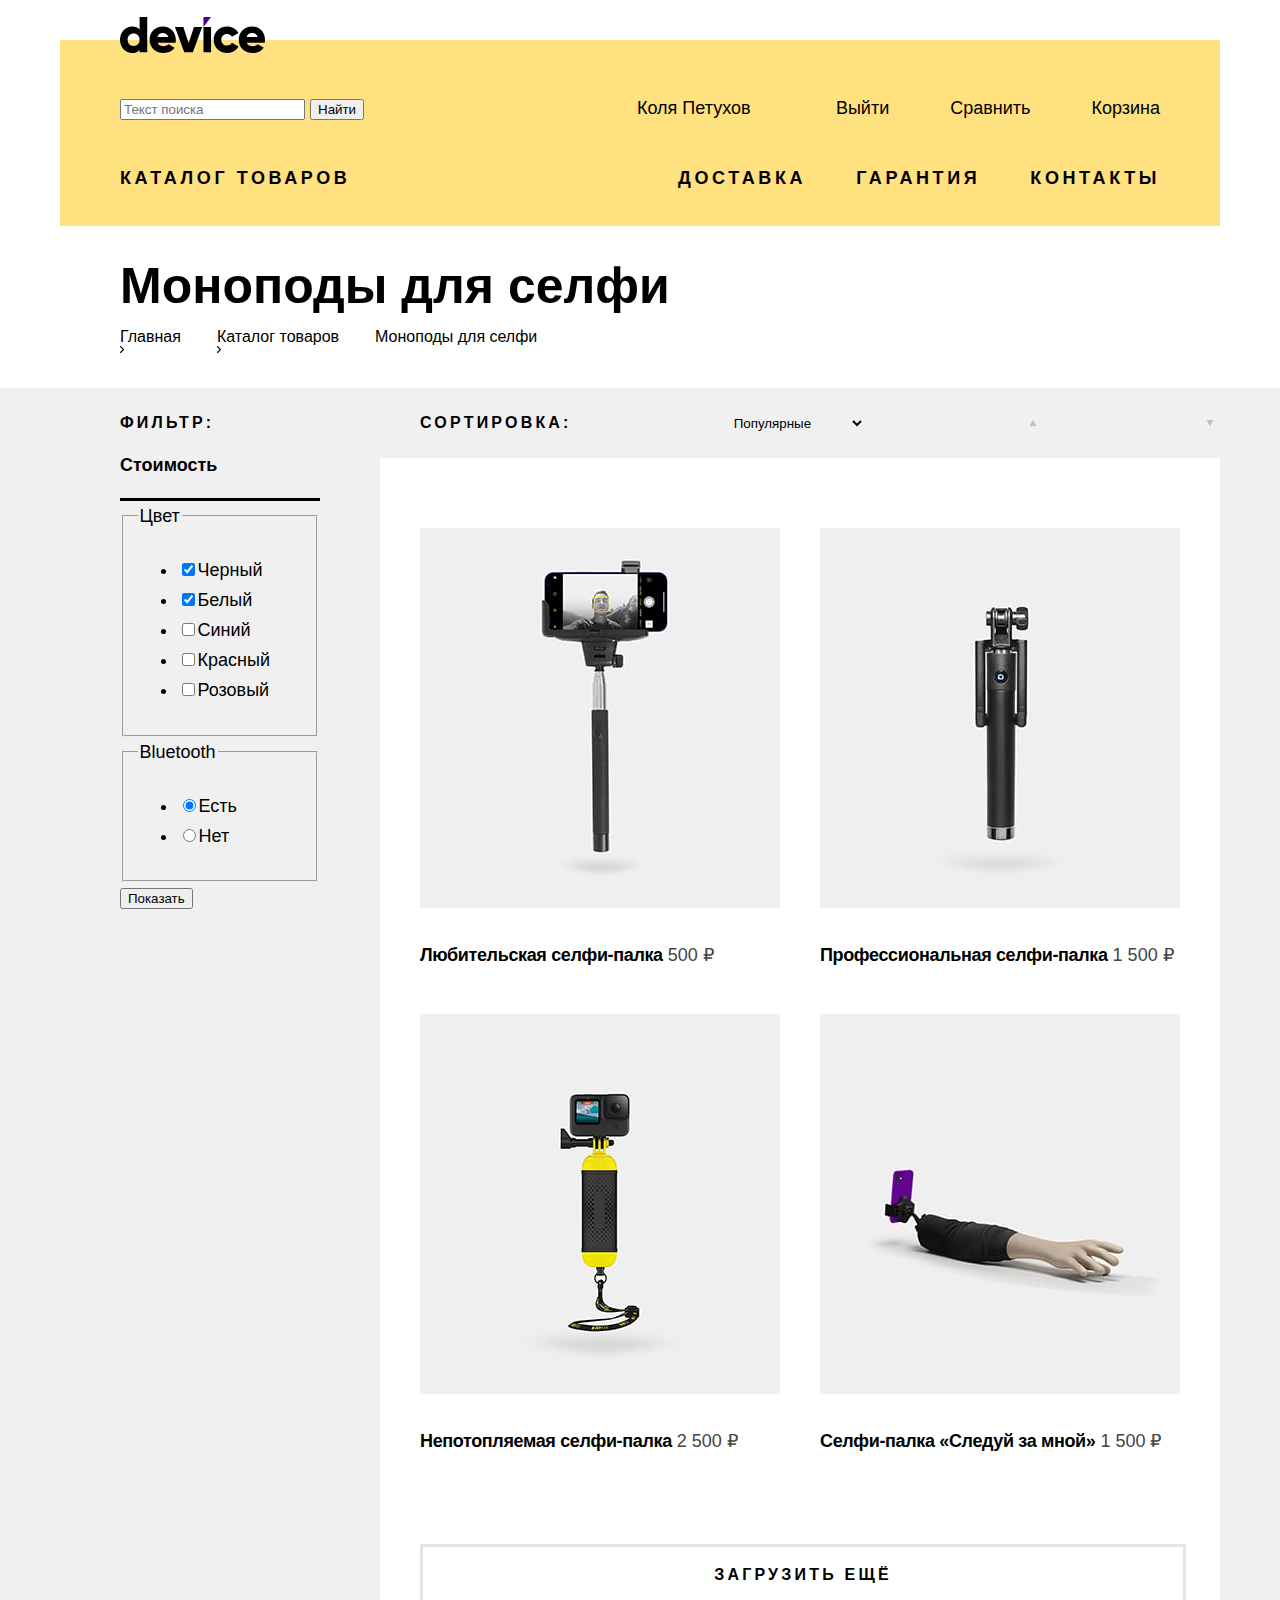
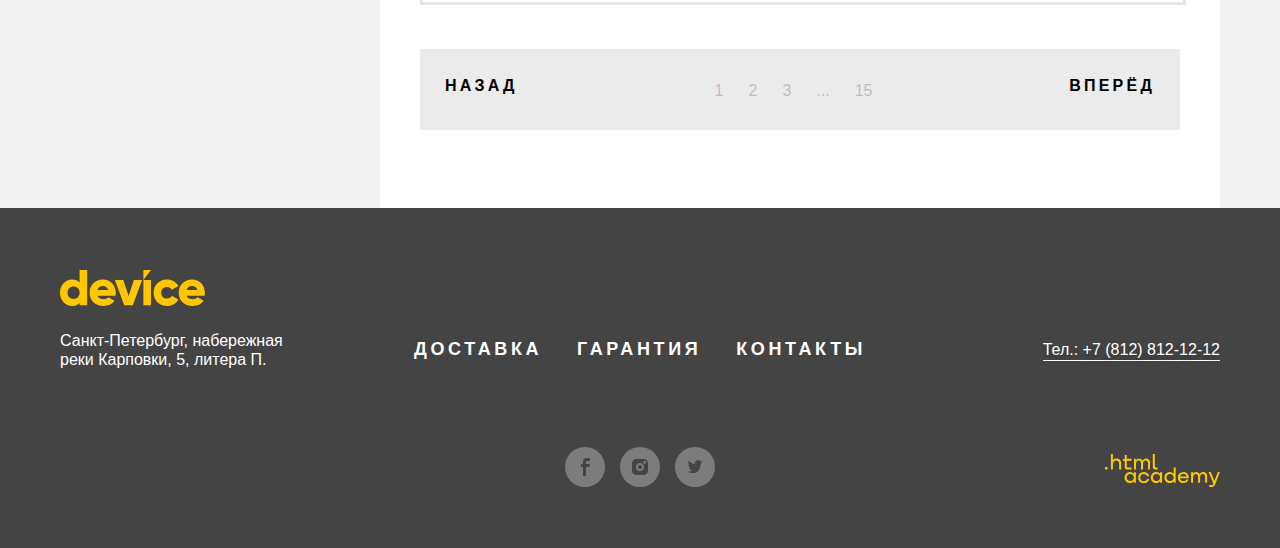
==== catalog.html @ 3cc284e3 "Разметка главной и каталога" ====
<!DOCTYPE html>
<html lang="ru">

<head>
    <meta charset="UTF-8">
    <meta http-equiv="X-UA-Compatible" content="IE=edge">
    <meta name="viewport" content="width=device-width, initial-scale=1.0">
    <title>Купить моноподы для селфи в интернет-магазине Device</title>
    <link rel="stylesheet" href="./styles/style.css">
</head>

<body>
    <header class="container main-container">
        <div class="header-top header-top-catalog">
            <div class="header-inner-container">
                <a class="header-logo"><img src="./images/logo-header.svg" alt="Device" width="145" height="36"></a>
                <nav class="header-navigation">
                    <div class="header-top-nav">
                        <div class="header-top-nav-left">
                            <form class="header-search" action="https://echo.htmlacademy.ru/" method="get">
                                <input type="search" name="header-search" placeholder="Текст поиска">
                                <input type="submit" value="Найти">
                            </form>

                            <a class="header-login" href="#">Коля Петухов</a>
                        </div>
                        <div class="header-top-nav-right">
                            <a class="header-login" href="#">Выйти</a>
                            <a class="header-compare" href="#">Сравнить</a>
                            <a class="header-basket" href="#">Корзина</a>
                        </div>
                    </div>
                    <div class="header-undertop">
                        <a class="dropdown" href="catalog.html">Каталог товаров</a>
                        <div class="header-undertop-right">
                            <a href="#">Доставка</a>
                            <a href="#">Гарантия</a>
                            <a href="#">Контакты</a>
                        </div>
                    </div>
                </nav>
            </div>
        </div>
    </header>
    <main class="main-inner main-container">
        <section class="catalog-top">
            <div class="catalog-head page-undertop-container">
                <h1>Моноподы для селфи</h1>
                <ul class="breadcrumbs">
                    <li class="breadcrumbs-item"><a class="breadcrumbs-link" href="index.html">Главная</a></li>
                    <li class="breadcrumbs-item"><a class="breadcrumbs-link" href="#">Каталог товаров</a></li>
                    <li class="breadcrumbs-item"><a class="breadcrumbs-link">Моноподы для селфи</a></li>
                </ul>
            </div>
        </section>
        <div class="container">
            <div class="catalog-products-container">
                <section class="catalog-filters">
                    <h2 class="catalog-filters-title">Фильтр:</h2>
                    <form class="catalog-filter-form" action="https://echo.htmlacademy.ru/" method="get">
                        <div class="filter-first">
                            <p><b>Стоимость</b></p>
                        </div>
                        <fieldset class="catalog-filter-group">
                            <legend class="catalog-filter-title">Цвет</legend>
                            <ul>
                                <li>
                                    <label class="control">
                                    <input class="control-input" type="checkbox" name="black" checked>Черный
                                </label>
                                </li>
                                <li>
                                    <label class="control">
                                    <input class="control-input" type="checkbox" name="white" checked>Белый
                                </label>
                                </li>
                                <li>
                                    <label class="control">
                                    <input class="control-input" type="checkbox" name="blue">Синий
                                </label>
                                </li>
                                <li>
                                    <label class="control">
                                    <input class="control-input" type="checkbox" name="red">Красный
                                </label>
                                </li>
                                <li>
                                    <label class="control">
                                    <input class="control-input" type="checkbox" name="rose">Розовый
                                </label>
                                </li>
                            </ul>
                        </fieldset>
                        <fieldset class="catalog-filter-group">
                            <legend class="catalog-filter-title">Bluetooth</legend>
                            <ul class="catalog-filter-list">
                                <li class="catalog-filter-item">
                                    <label class="control">
                                    <input class="control-input" type="radio" name="product-group" value="true"
                                        checked>Есть
                                </label>
                                </li>
                                <li class="catalog-filter-item">
                                    <label class="control">
                                    <input class="control-input" type="radio" name="product-group" value="false">Нет
                                </label>
                                </li>
                            </ul>
                        </fieldset>
                        <button class="button" type="submit">Показать</button>
                    </form>
                </section>
                <section class="products">
                    <h2 class="visually-hidden">Купить монопод в интернет-магазине Device</h2>
                    <div class="catalog-sort">
                        <p>Сортировка:</p>
                        <select class="sort-control" aria-label="Сортировка">
                        <option value="popular">Популярные</option>
                        <option value="cheap">Сначала дешевые</option>
                        <option value="expensive">Сначала дорогие</option>
                    </select>
                        <a class="sort-mark sort-top" href="#"></a>
                        <a class="sort-mark sort-down" href="#"></a>
                    </div>

                    <ul class="products-list">
                        <li class="products-item">
                            <a class="product-image" href="#"><img src="./images/product-catalog/selfie-stick.jpg" alt="Любительская селфи-палка" width="360" height="380"></a>
                            <div class="product-item-bottom">
                                <a class="product-name" href="#">Любительская селфи-палка</a>
                                <span class="product-price">500 ₽</span>
                            </div>
                        </li>
                        <li class="products-item">
                            <a class="product-image" href="#"><img src="./images/product-catalog/selfie-stick-profi.jpg" alt="Профессиональная селфи-палка" width="360" height="380"></a>
                            <div class="product-item-bottom">
                                <a class="product-name" href="#">Профессиональная селфи-палка</a>
                                <span class="product-price">1 500 ₽</span>
                            </div>
                        </li>
                        <li class="products-item">
                            <a class="product-image" href="#"><img src="./images/product-catalog/selfie-stick-not-sinking.jpg" alt="Непотопляемая селфи-палка" width="360" height="380"></a>
                            <div class="product-item-bottom">
                                <a class="product-name" href="#">Непотопляемая селфи-палка</a>
                                <span class="product-price">2 500 ₽</span>
                            </div>
                        </li>
                        <li class="products-item">
                            <a class="product-image" href="#"><img src="./images/product-catalog/selfie-stick-follow-me.jpg" alt="Селфи-палка «Следуй за мной»" width="360" height="380"></a>
                            <div class="product-item-bottom">
                                <a class="product-name" href="#">Селфи-палка «Следуй за мной»</a>
                                <span class="product-price">1 500 ₽</span>
                            </div>
                        </li>
                    </ul>
                    <div class="page-inner-container">
                        <a class="load-more-btn" href="#">Загрузить ещё</a>
                        <div class="pagination">
                            <a class="pagination-link pagination-prev pagination-disabled" href="#">Назад</a>
                            <ul class="pagination-list">
                                <li class="pagination-item">
                                    <a class="pagination-link pagination-current" href="#">1</a>
                                </li>
                                <li class="pagination-item">
                                    <a class="pagination-link" href="#">2</a>
                                </li>
                                <li class="pagination-item">
                                    <a class="pagination-link" href="#">3</a>
                                </li>
                                <li class="pagination-item">
                                    <span class="pagination-dots">...</span>
                                </li>
                                <li class="pagination-item">
                                    <a class="pagination-link" href="#">15</a>
                                </li>
                            </ul>
                            <a class="pagination-link pagination-next" href="#">Вперёд</a>
                        </div>
                    </div>
                </section>
            </div>
    </main>
    <footer>
        <div class="footer-wrapper">
            <div class="footer-container container">
                <a class="footer-logo"><img src="./images/logo-footer.svg" alt="интернет-магазин Device" width="144.9" height="36"></a>
                <div class="footer-content">
                    <p>Санкт-Петербург, набережная реки Карповки, 5, литера П.</p>
                    <ul class="footer-nav">
                        <li><a href="#">Доставка</a></li>
                        <li><a href="#">Гарантия</a></li>
                        <li><a href="#">Контакты</a></li>
                    </ul>
                    <a class="footer-tel" href="tel:+78128121212">Тел.: +7 (812) 812-12-12</a>
                </div>
                <div class="footer-bottom">
                    <div class="footer-line"></div>
                    <ul class="footer-socials">
                        <li><a class="facebook-icon" href="https://www.facebook.com/htmlacademy"><span
                class="visually-hidden">Facebook</span></a></li>
                        <li><a class="instagram-icon" href="https://www.instagram.com/htmlacademy/"><span
                class="visually-hidden">Instagram</span></a></li>
                        <li><a class="twitter-icon" href="https://www.twitter.com/htmlacademy_ru"><span
                class="visually-hidden">Twitter</span></a></li>
                    </ul>
                    <div class="footer-partner">
                        <a href="https://htmlacademy.ru/"><img src="./images/logo-academy.svg" alt="html academy" width="115" height="33"></a>
                    </div>
                </div>
            </div>
        </div>
    </footer>
</body>

</html>
---- styles/style.css ----
/* Colors */

:root {
    --black: #000000;
    --dark: #444444;
    --gray: #dcdcdc;
    --light-gray: #ebebeb;
    --light: #f0f0f0;
    --white: #ffffff;
    --yellow: #ffe17f;
    --yellow-hover: #ffc700;
    --violet: #af4fff;
    --red: #ff3d3d;
    --orange: #fd912e;
    --green: #08af00;
}


/* цвета внесла все, что были указаны в палитре в макете» */


/* Fonts */

@font-face {
    font-family: "Raleway";
    font-style: normal;
    font-weight: 800;
    src: url("fonts/raleway/raleway-800.woff2") format("woff2");
    font-display: swap;
}

@font-face {
    font-family: "Rubik";
    font-style: normal;
    font-weight: 400;
    src: url("fonts/rubik/rubik-400.woff2") format("woff2");
    font-display: swap;
}

@font-face {
    font-family: "Rubik";
    font-style: normal;
    font-weight: 700;
    src: url("fonts/rubik/rubik-700.woff2") format("woff2");
    font-display: swap;
}

@font-face {
    font-family: "Rubik";
    font-style: normal;
    font-weight: 800;
    src: url("fonts/rubik/rubik-800.woff2") format("woff2");
    font-display: swap;
}


/* скрыла пока что так заголовки, которые не будут выводиться */

.visually-hidden {
    visibility: hidden;
    width: 0;
    height: 0;
}


/* General */

html {
    height: 100%;
}

body {
    margin: 0;
    display: flex;
    flex-direction: column;
    min-height: 100%;
    font-family: "Rubik", sans-serif;
    font-size: 18px;
    line-height: 30px;
    background-color: var(--white);
    color: var(--dark);
}

.container {
    width: 1160px;
    margin: 0 auto;
}

.main-container {
    flex-grow: 1;
}

.btn-more {
    position: relative;
    font-family: "Raleway", sans-serif;
    font-weight: 800;
    line-height: 21.13px;
    color: var(--black);
    text-transform: uppercase;
    text-decoration: none;
    letter-spacing: 0.2em;
    text-align: center;
}

.btn-more::after {
    display: block;
    position: absolute;
    content: " ";
    top: 35%;
    width: 100%;
    height: 8px;
    background-color: var(--yellow);
    z-index: -1;
}

h2 {
    font-family: "Raleway", sans-serif;
    font-size: 50px;
    font-weight: 800;
    line-height: 50px;
    color: var(--black);
}


/* Header */


/* Формы пока что не трогала */


/* Общее */

.header-top {
    height: 300px;
    margin-top: 40px;
    background-color: var(--yellow);
    color: var(--black);
}

.header-inner-container {
    width: 1040px;
    display: flex;
    flex-direction: column;
    margin: auto;
    position: relative;
    bottom: 22.61px;
}

.header-navigation a {
    text-decoration: none;
    color: var(--black);
}

.header-logo img {
    display: block;
}

.header-logo {
    margin-bottom: 40px;
    width: 145px;
}


/* Верхняя строка header-меню */

.header-top-nav {
    display: flex;
    align-items: center;
    margin-bottom: 45px;
}

.header-top-nav-left {
    display: flex;
    align-items: center;
}

.header-search {
    width: 517px;
}

.header-top-nav-left a {
    margin-left: auto;
}


/* .header-login::before {
    display: block;
    content: "";
    width: 15px;
    height: 12px;
    background-image: url('../images/icons/header/login-icon.svg');
    background-repeat: no-repeat;
    background-size: contain;
} */

.header-top-nav-right {
    display: flex;
    align-items: center;
    justify-content: flex-end;
    margin-left: auto;
    width: 240px;
}

.header-top-nav-right a:not(:last-child) {
    margin-right: 61px;
}


/* .header-compare::before {
    display: block;
    content: "";
    width: 10px;
    height: 12px;
    background-image: url('../images/icons/header/compare-icon.svg');
    background-repeat: no-repeat;
    background-size: contain;
} */


/* .header-basket::before {
    display: block;
    content: "";
    width: 13px;
    height: 21px;
    background-image: url('../images/icons/header/basket-icon.svg');
    background-repeat: no-repeat;
    background-size: contain;
} */


/* Вторая строка в header-меню */

.header-undertop {
    display: flex;
    font-family: "Raleway", sans-serif;
    font-weight: 800;
    line-height: 21.13px;
    text-transform: uppercase;
    letter-spacing: 0.2em;
}

.dropdown {
    margin-right: auto;
}

.header-undertop-right {
    width: 471px;
    display: flex;
    justify-content: flex-end;
}

.header-undertop-right a:not(:last-child) {
    margin-right: 50px;
}


/* .dropdown::after {
    display: block;
    content: "";
    width: 50px;
    height: 50px;
    background-image: url('../images/icons/header/catalog-dropdown-icon.svg');
} */


/* Header slider */

.header-slider h2,
.header-slider-list {
    margin: 0;
}

.header-slider-item {
    display: flex;
    list-style-type: none;
    position: relative;
    bottom: 32px;
}

.header-slider-image {
    margin-right: 40px;
    position: relative;
    bottom: 120px;
}

.header-slider-title {
    margin: 0;
    margin-bottom: 29px;
    font-family: "Raleway", sans-serif;
    font-size: 50px;
    font-weight: 800;
    line-height: 50px;
    color: var(--black);
}

.header-slider-descr {
    margin: 0;
    margin-bottom: 61px;
}

.header-slider-content a {
    display: inline-block;
}

.header-slider-content .btn-more {
    margin-bottom: 59px;
}

.header-slider-parameters {
    display: flex;
}

.header-slider-parameter {
    margin-top: 12px;
    font-size: 16px;
    color: var(--dark)
}

.slider-parameters-number {
    font-size: 36px;
    color: var(--black);
}

.header-slider-parameters p {
    margin: 0;
}

.header-slider-parameters p:not(:last-child) {
    margin-right: 20px;
}

.slider-pagination-item {
    list-style: none;
}


/* Catalog */

.catalog {
    margin-bottom: 172px;
}

.items {
    display: flex;
    margin: 0 auto;
    padding: 0;
}

.item {
    list-style-type: none;
}

.item:not(:last-child) {
    margin-right: 40px;
}

.item-img {
    width: 160px;
    height: 160px;
    background-color: var(--yellow);
    background-size: auto;
    background-repeat: no-repeat;
    background-position: center;
    margin-bottom: 33px;
}

.item-1 {
    background-image: url("../images/index-catalog/catalog-1.svg");
}

.item-2 {
    background-image: url("../images/index-catalog/catalog-2.svg");
}

.item-3 {
    background-image: url("../images/index-catalog/catalog-3.svg");
}

.item-4 {
    background-image: url("../images/index-catalog/catalog-4.svg");
}

.item-5 {
    background-image: url("../images/index-catalog/catalog-5.svg");
}

.item-6 {
    background-image: url("../images/index-catalog/catalog-6.svg");
}

.item a {
    display: block;
    font-family: "Raleway", sans-serif;
    font-weight: 800;
    line-height: 24px;
    text-decoration: none;
    color: var(--black);
    letter-spacing: -0.02em;
}


/* Delivery */

.delivery {
    background-color: var(--light);
    height: 289px;
    margin-bottom: 70px;
}

.delivery-inner {
    display: flex;
}

.delivery-inner img {
    position: relative;
    bottom: 72px;
}

.slider-right {
    width: 46%;
    margin: 0;
    padding: 0;
    padding-left: 116px;
}

.slider-conditions {
    display: flex;
    margin-right: 123.85px;
}

.slider-conditions dt {
    margin-bottom: 34px;
    font-family: "Raleway", sans-serif;
    font-size: 50px;
    line-height: 50px;
    color: var(--black);
    font-weight: 800;
}

.slider-conditions dd {
    margin-left: 0;
}

.slider-left {
    border-right: 7px solid var(--black);
    padding-left: 0;
    position: relative;
    bottom: 160px;
    padding-top: 60px;
    padding-bottom: 60px;
}

.delivery-slider-default {
    position: relative;
    z-index: 1;
    font-family: "Raleway", sans-serif;
    text-align: center;
    line-height: 21.13px;
    font-weight: 800;
    text-transform: uppercase;
    list-style-type: none;
    color: var(--black);
    letter-spacing: 0.2em;
    padding-right: 121px;
}

.slider-left li:not(:last-child) {
    margin-bottom: 55px;
}

.slider-left li:first-child {
    margin-bottom: 47px;
}

.delivery-slider-default::after {
    display: block;
    position: absolute;
    content: " ";
    top: 35%;
    width: 152.73px;
    height: 8px;
    background-color: var(--yellow);
    z-index: -1;
}

.delivery-slider-active {
    padding-top: 9px;
    padding-left: 20px;
    padding-bottom: 11px;
    background-color: var(--black);
    color: var(--yellow);
    font-family: "Raleway", sans-serif;
    line-height: 21.13px;
    font-weight: 800;
    text-transform: uppercase;
    list-style-type: none;
    letter-spacing: 0.2em;
    padding-right: 121px;
}


/* Delivery on order */

.delivery-on-order {
    margin-bottom: 70px;
}

.delivery-on-order-inner {
    display: flex;
    justify-content: space-between;
    background-color: var(--light);
}

.delivery-on-order p {
    margin: auto;
    display: flex;
    justify-content: center;
    flex-grow: 1;
    font-family: "Raleway", sans-serif;
    font-size: 20px;
    font-weight: 800;
    line-height: 23.48px;
    text-transform: uppercase;
    color: var(--black);
    letter-spacing: 0.2em;
}

.delivery-on-order-left-icon {
    width: 125px;
    height: 100px;
    background-color: var(--yellow);
    background-image: url("../images/icons/truck-icon.svg");
    background-repeat: no-repeat;
    background-size: auto;
    background-position: center;
}

.delivery-on-order-right-icon {
    width: 125px;
}

.delivery-on-order img {
    position: relative;
    top: 50%;
    left: 50%;
    transform: translate(-50%, -50%);
}


/* About*/

.about {
    display: flex;
    margin-bottom: 80px;
}

.about-us {
    width: 40%;
    margin-right: 131px;
}

.about-us p,
.contacts p {
    margin: 0;
    margin-bottom: 30px;
}

.about-us ul {
    margin-top: 0;
    margin-bottom: 40px;
    padding-left: 26px;
}

.about-us h2,
.contacts h2 {
    margin: 0;
    margin-top: 40px;
    margin-bottom: 48px;
}

.about-us li {
    font-weight: 700;
    line-height: 20px;
    color: var(--black);
    letter-spacing: -0.02em;
    list-style-type: none;
}

.about-us li:not(:last-child) {
    margin-bottom: 25px;
}

.about-us li::before {
    content: '\2022';
    color: var(--yellow-hover);
    position: relative;
    left: -26px;
}

.contacts address {
    font-style: normal;
    margin-bottom: 30px;
}

.contacts address p {
    margin-bottom: 0;
}

p.contacts-name {
    font-weight: 700;
    font-size: 24px;
    margin-bottom: 15px;
}

.contacts-tel {
    color: inherit;
    border-bottom: 1px solid var(--black);
    text-decoration: none;
}

.contacts p:last-of-type {
    margin-bottom: 40px;
}


/* Subscribe */

.subscribe {
    display: flex;
    flex-direction: column;
    padding-top: 74px;
    padding-bottom: 56px;
    position: relative;
    background-color: var(--light);
}

.subscribe h2 {
    margin: 0;
}

.subscribe-content {
    display: flex;
}

.subscribe-content h2 {
    width: 40%;
}

.subscribe-content p {
    width: 46%;
    margin-left: auto;
}

.subscribe-contacts {
    margin-top: auto;
    display: flex;
    align-items: center;
}

.subscribe-contacts p {
    margin-left: auto;
}

.subscribe-btn {
    font-family: "Raleway", sans-serif;
    font-weight: 800;
    line-height: 21px;
    letter-spacing: 0.2em;
    cursor: pointer;
    text-align: center;
}

.subscribe-contacts p::after {
    content: "";
    width: 20px;
    height: 20px;
    position: absolute;
    background-image: url('../images/icons/mark-icon.svg');
    background-repeat: no-repeat;
    block-size: cover;
}


/* Footer */

.footer-wrapper {
    background-color: var(--dark);
}

.footer-container {
    padding-top: 62px;
    padding-bottom: 61px;
    display: flex;
    flex-direction: column;
}

.footer-container a {
    color: var(--white);
    text-decoration: none;
}

.footer-container p {
    font-size: 16px;
    line-height: 19px;
    color: var(--white);
}

.footer-content {
    display: flex;
    align-items: center;
    margin-bottom: 62px;
}

.footer-content p {
    width: 20%;
}

.footer-tel {
    margin-left: auto;
    font-size: 16px;
    line-height: 20px;
    border-bottom: 1px solid var(--white);
    text-shadow: 0px 4px 4px rgba(0, 0, 0, 0.25);
}

.footer-nav {
    display: flex;
    justify-content: center;
    width: 60%;
    padding: 0;
    font-family: "Raleway", sans-serif;
    font-weight: 800;
    line-height: 21.13px;
    text-transform: uppercase;
    letter-spacing: 0.2em;
    list-style-type: none;
}

.footer-nav li:not(:last-child) {
    margin-right: 35px;
}

.footer-bottom {
    display: flex;
}

.footer-partner {
    width: 20%;
    position: relative;
}

.footer-bottom img {
    display: block;
    margin-left: auto;
    position: absolute;
    bottom: 0;
    right: 0;
}

.footer-line {
    width: 20%;
}

.footer-socials {
    margin: 0 auto;
    padding: 0;
    display: flex;
    list-style: none;
}

.footer-socials li:not(:last-child) {
    margin-right: 15px;
}

.footer-socials a {
    display: block;
    width: 40px;
    height: 40px;
    border-radius: 50%;
    background-color: rgba(255, 255, 255, 0.3);
}

.facebook-icon {
    background-image: url("../images/icons/social/facebook-icon.svg");
    background-size: 9px auto;
    background-repeat: no-repeat;
    background-position: center;
}

.instagram-icon {
    background-image: url("../images/icons/social/instagram-icon.svg");
    background-size: 16px auto;
    background-repeat: no-repeat;
    background-position: center;
}

.twitter-icon {
    background-image: url("../images/icons/social/twitter-icon.svg");
    background-size: 14px auto;
    background-repeat: no-repeat;
    background-position: center;
}


/* Страница каталога catalog.html*/


/* General */

.main-inner {
    color: var(--black);
    background-color: var(--light);
}

.page-undertop-container {
    width: 1040px;
    display: flex;
    flex-direction: column;
    margin: 0 auto;
}


/* Header */

.header-top {
    margin-bottom: 35px;
}

.topmenuitem-disabled {
    opacity: 0.3;
}

.header-top-catalog {
    height: 186px;
}


/* Main */

.catalog-top {
    background-color: var(--white);
}

.catalog-head h1 {
    margin: 0;
    margin-bottom: 16px;
    font-family: "Raleway", sans-serif;
    font-size: 50px;
    font-weight: 800;
    line-height: 50px;
    color: var(--black);
}

.catalog-products-container {
    display: flex;
    width: 1160px;
    background-color: var(--light);
}


/* Breadcrumbs */

.breadcrumbs {
    display: flex;
    font-size: 16px;
    line-height: 19px;
    margin: 0;
    padding-left: 0;
    margin-bottom: 35px;
}

.breadcrumbs-link {
    color: inherit;
    text-decoration: none;
}

.breadcrumbs-item {
    list-style-type: none;
}

.breadcrumbs-item:not(:last-child) {
    margin-right: 36px;
}

.breadcrumbs-item:not(:last-child)::after {
    content: "";
    display: block;
    width: 4px;
    height: 7px;
    background-image: url('../images/icons/breadcrumbs-icon.svg');
    background-position: center;
    background-repeat: no-repeat;
    background-size: contain;
}


/* Фильтры + блок сортировки */

.products {
    width: 840px;
    background-color: var(--white);
}

.products h2 {
    margin: 0;
}

.catalog-filters {
    margin-right: 60px;
    margin-left: 60px;
    padding-top: 25px;
}

.catalog-sort {
    display: flex;
    justify-content: space-between;
    padding-top: 25px;
    padding-bottom: 25px;
    padding-left: 40px;
    background-color: var(--light);
}

.catalog-filters-title,
.catalog-sort p {
    margin: 0;
    font-family: "Raleway", sans-serif;
    font-weight: 800;
    font-size: 16px;
    line-height: 19px;
    letter-spacing: 0.2em;
    text-transform: uppercase;
}

.filter-first {
    border-bottom: 3px solid black;
    width: 200px;
}

.sort-control {
    background: var(--light);
    border: 1px solid var(--light);
}

.sort-mark {
    display: block;
    width: 20px;
    height: 20px;
    background-position: center;
    background-size: contain;
    background-repeat: no-repeat;
}

.sort-top {
    background-image: url("../images/icons/sort-triangle-up.svg");
}

.sort-down {
    background-image: url("../images/icons/sort-triangle-down.svg");
}


/* Сетка с товарами */

.products-list {
    display: flex;
    flex-wrap: wrap;
    margin: 0;
    padding-top: 70px;
    padding-bottom: 44px;
    background-color: var(--white);
}

.products-item {
    display: flex;
    flex-direction: column;
    margin-bottom: 44px;
    list-style-type: none;
}

.products-item:nth-child(odd) {
    margin-right: 40px;
}

.product-image {
    width: 360px;
    height: 380px;
    margin-bottom: 32px;
    display: block;
}

.product-price {
    line-height: 21.33px;
    color: var(--dark);
}

.product-name {
    font-weight: 700;
    line-height: 20px;
    letter-spacing: -0.02em;
    text-decoration: none;
    color: inherit;
}

.load-more-btn {
    width: 100%;
    margin: 0;
    margin-bottom: 44px;
    display: block;
    text-align: center;
    padding: 18px 0;
    text-decoration: none;
    color: inherit;
    font-family: "Raleway", sans-serif;
    font-weight: 800;
    font-size: 16px;
    line-height: 19px;
    text-transform: uppercase;
    letter-spacing: 0.2em;
    border: 3px solid #E5E5E5;
    background-color: var(--white);
}


/* Pagination */

.page-inner-container {
    width: 760px;
    display: flex;
    flex-direction: column;
    margin: 0 auto;
}

.pagination-list {
    display: flex;
    align-items: center;
    margin: 0;
    padding-left: 0;
}

.pagination {
    width: 100%;
    display: flex;
    justify-content: space-between;
    background: var(--light-gray);
    margin-bottom: 78px;
    padding-top: 25.5px;
    padding-bottom: 25.5px;
}

.pagination-item {
    list-style-type: none;
}

.pagination-item:not(:last-child) {
    margin-right: 25px;
}

.pagination-link,
.pagination-dots {
    text-decoration: none;
    color: rgba(68, 68, 68, 0.3);
    font-size: 16px;
    line-height: 20px;
}

.pagination-prev,
.pagination-next {
    color: var(--black);
    font-family: "Raleway", sans-serif;
    font-weight: 800;
    line-height: 21px;
    letter-spacing: 0.2em;
    text-transform: uppercase;
}

.pagination-prev {
    margin-left: 25px;
}

.pagination-next {
    margin-right: 25px;
}
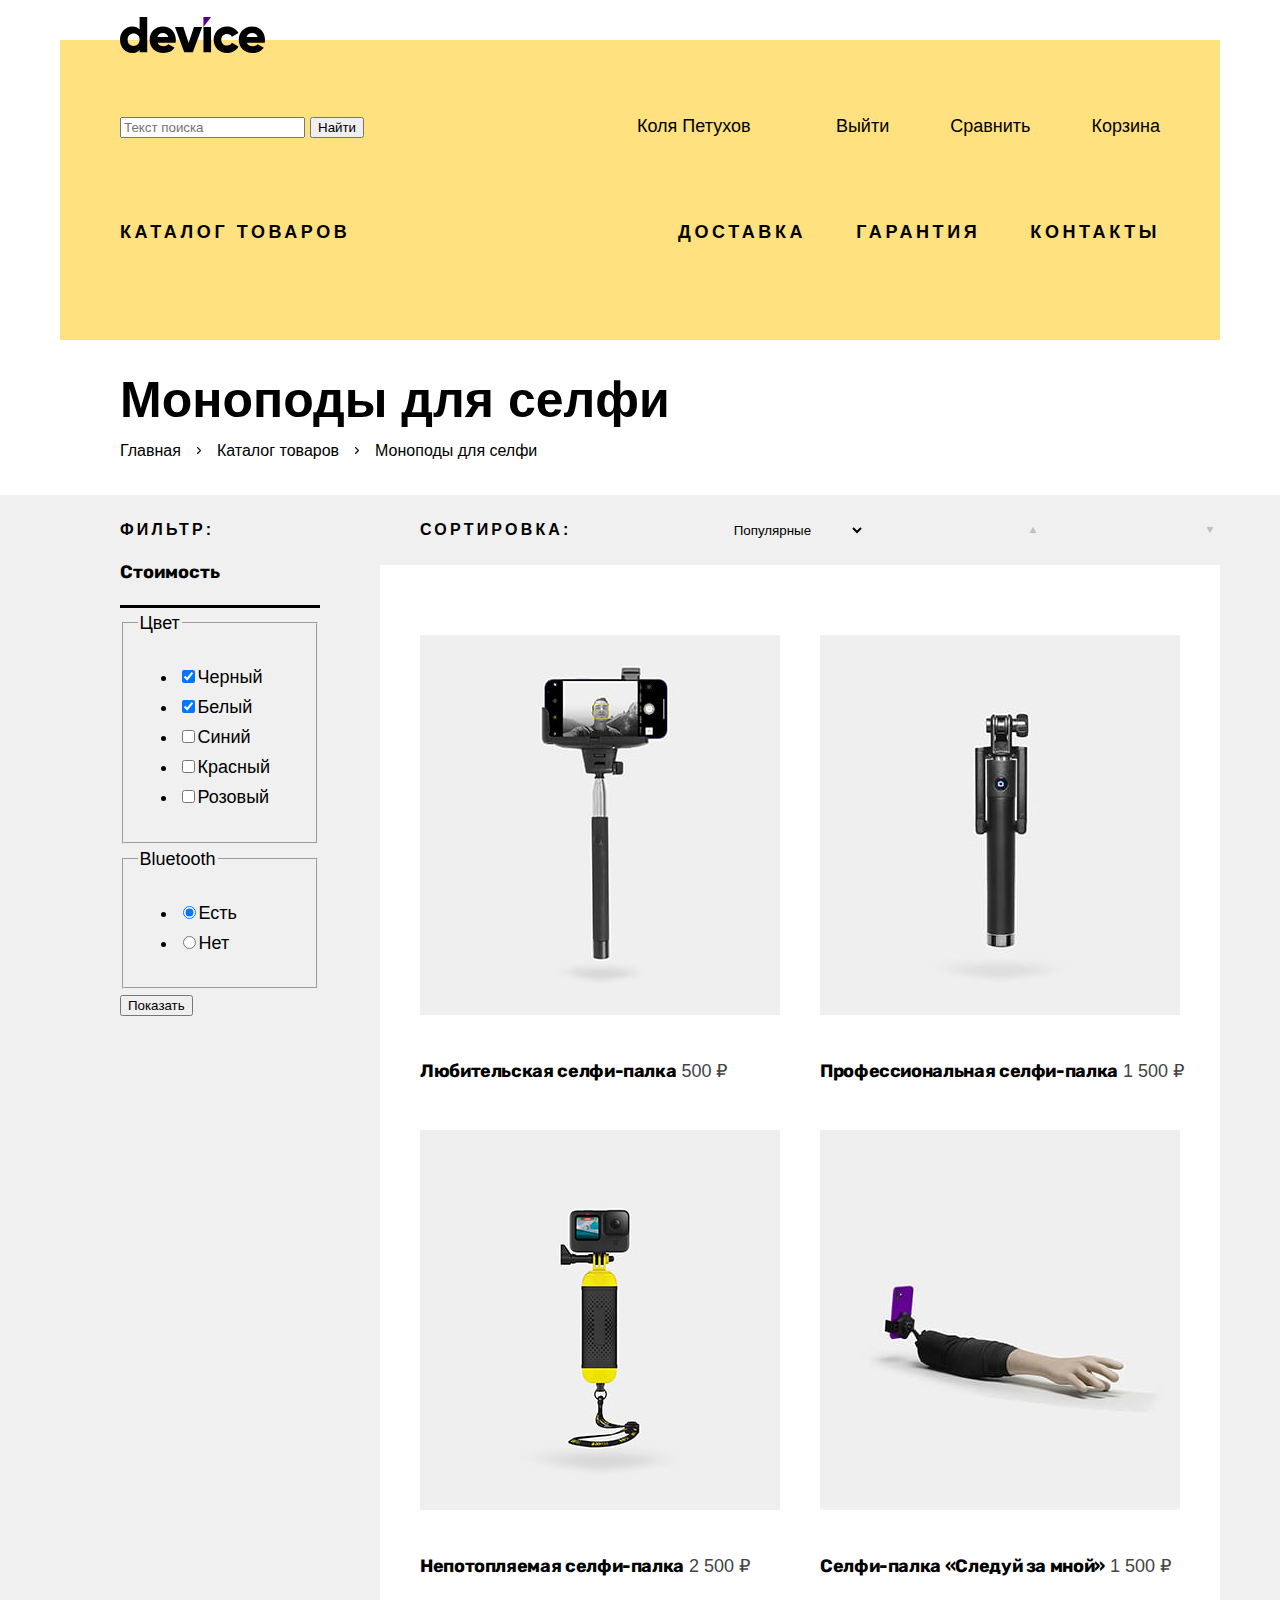
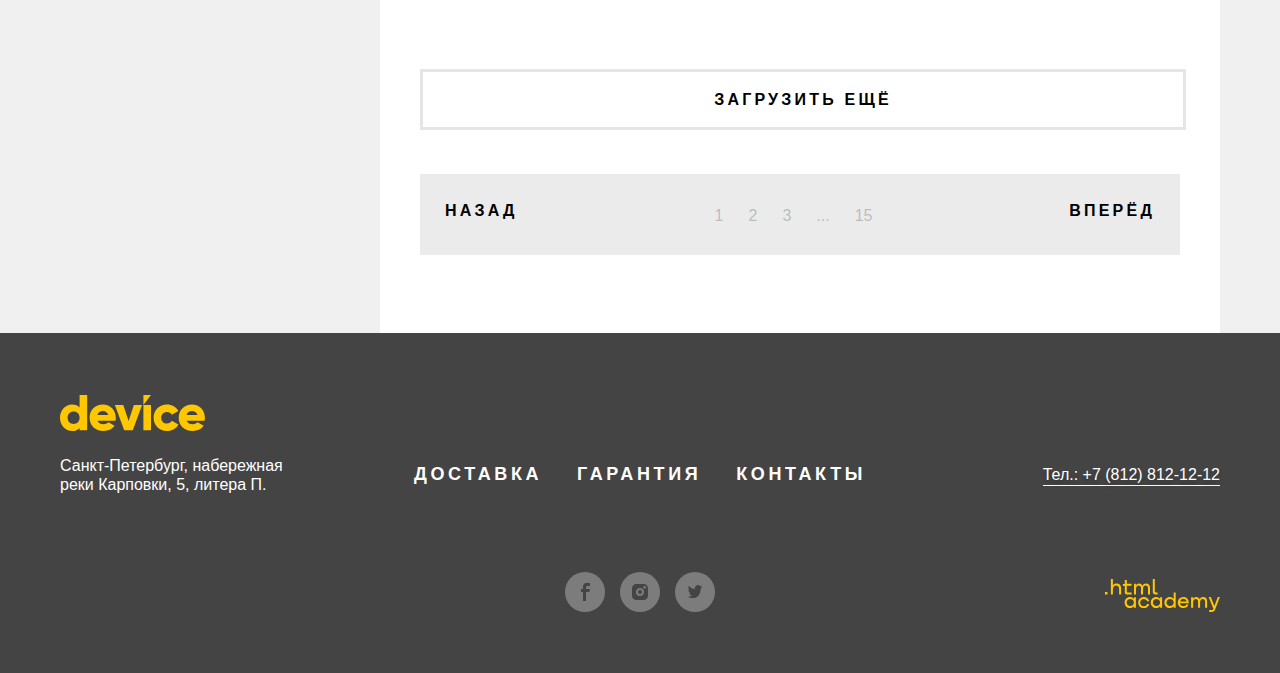
==== commit 67886ec7: "Внесла правки по комментариям" ====
--- a/catalog.html
+++ b/catalog.html
@@ -13,7 +13,7 @@
     <header class="container main-container">
         <div class="header-top header-top-catalog">
             <div class="header-inner-container">
-                <a class="header-logo"><img src="./images/logo-header.svg" alt="Device" width="145" height="36"></a>
+                <a class="header-logo"><img src="./images/logo-header.svg" alt="Логотип интернет-магазина Device" width="145" height="36"></a>
                 <nav class="header-navigation">
                     <div class="header-top-nav">
                         <div class="header-top-nav-left">
@@ -24,19 +24,19 @@
 
                             <a class="header-login" href="#">Коля Петухов</a>
                         </div>
-                        <div class="header-top-nav-right">
-                            <a class="header-login" href="#">Выйти</a>
-                            <a class="header-compare" href="#">Сравнить</a>
-                            <a class="header-basket" href="#">Корзина</a>
-                        </div>
+                        <ul class="header-top-nav-right">
+                            <li><a class="header-login" href="#">Выйти</a></li>
+                            <li><a class="header-compare" href="#">Сравнить</a></li>
+                            <li><a class="header-basket" href="#">Корзина</a></li>
+                        </ul>
                     </div>
                     <div class="header-undertop">
                         <a class="dropdown" href="catalog.html">Каталог товаров</a>
-                        <div class="header-undertop-right">
-                            <a href="#">Доставка</a>
-                            <a href="#">Гарантия</a>
-                            <a href="#">Контакты</a>
-                        </div>
+                        <ul class="header-undertop-right">
+                            <li><a href="#">Доставка</a></li>
+                            <li><a href="#">Гарантия</a></li>
+                            <li><a href="#">Контакты</a></li>
+                        </ul>
                     </div>
                 </nav>
             </div>
@@ -128,28 +128,28 @@
                             <a class="product-image" href="#"><img src="./images/product-catalog/selfie-stick.jpg" alt="Любительская селфи-палка" width="360" height="380"></a>
                             <div class="product-item-bottom">
                                 <a class="product-name" href="#">Любительская селфи-палка</a>
-                                <span class="product-price">500 ₽</span>
+                                <b class="product-price">500 ₽</b>
                             </div>
                         </li>
                         <li class="products-item">
                             <a class="product-image" href="#"><img src="./images/product-catalog/selfie-stick-profi.jpg" alt="Профессиональная селфи-палка" width="360" height="380"></a>
                             <div class="product-item-bottom">
                                 <a class="product-name" href="#">Профессиональная селфи-палка</a>
-                                <span class="product-price">1 500 ₽</span>
+                                <b class="product-price">1 500 ₽</b>
                             </div>
                         </li>
                         <li class="products-item">
                             <a class="product-image" href="#"><img src="./images/product-catalog/selfie-stick-not-sinking.jpg" alt="Непотопляемая селфи-палка" width="360" height="380"></a>
                             <div class="product-item-bottom">
                                 <a class="product-name" href="#">Непотопляемая селфи-палка</a>
-                                <span class="product-price">2 500 ₽</span>
+                                <b class="product-price">2 500 ₽</b>
                             </div>
                         </li>
                         <li class="products-item">
                             <a class="product-image" href="#"><img src="./images/product-catalog/selfie-stick-follow-me.jpg" alt="Селфи-палка «Следуй за мной»" width="360" height="380"></a>
                             <div class="product-item-bottom">
                                 <a class="product-name" href="#">Селфи-палка «Следуй за мной»</a>
-                                <span class="product-price">1 500 ₽</span>
+                                <b class="product-price">1 500 ₽</b>
                             </div>
                         </li>
                     </ul>
@@ -179,11 +179,12 @@
                     </div>
                 </section>
             </div>
+        </div>
     </main>
     <footer>
         <div class="footer-wrapper">
             <div class="footer-container container">
-                <a class="footer-logo"><img src="./images/logo-footer.svg" alt="интернет-магазин Device" width="144.9" height="36"></a>
+                <a class="footer-logo"><img src="./images/logo-footer.svg" alt="Логотип интернет-магазина Device" width="145" height="36"></a>
                 <div class="footer-content">
                     <p>Санкт-Петербург, набережная реки Карповки, 5, литера П.</p>
                     <ul class="footer-nav">
@@ -204,7 +205,7 @@
                 class="visually-hidden">Twitter</span></a></li>
                     </ul>
                     <div class="footer-partner">
-                        <a href="https://htmlacademy.ru/"><img src="./images/logo-academy.svg" alt="html academy" width="115" height="33"></a>
+                        <a href="https://htmlacademy.ru/"><img src="./images/logo-academy.svg" alt="Логотип компании html academy" width="115" height="33"></a>
                     </div>
                 </div>
             </div>
--- a/styles/style.css
+++ b/styles/style.css
@@ -25,7 +25,7 @@
     font-family: "Raleway";
     font-style: normal;
     font-weight: 800;
-    src: url("fonts/raleway/raleway-800.woff2") format("woff2");
+    src: url("../fonts/fonts/raleway/raleway-800.woff2") format("woff2");
     font-display: swap;
 }
 
@@ -33,7 +33,7 @@
     font-family: "Rubik";
     font-style: normal;
     font-weight: 400;
-    src: url("fonts/rubik/rubik-400.woff2") format("woff2");
+    src: url("../fonts/fonts/rubik/rubik-400.woff2") format("woff2");
     font-display: swap;
 }
 
@@ -41,7 +41,7 @@
     font-family: "Rubik";
     font-style: normal;
     font-weight: 700;
-    src: url("fonts/rubik/rubik-700.woff2") format("woff2");
+    src: url("../fonts/rubik/rubik-700.woff2") format("woff2");
     font-display: swap;
 }
 
@@ -49,7 +49,7 @@
     font-family: "Rubik";
     font-style: normal;
     font-weight: 800;
-    src: url("fonts/rubik/rubik-800.woff2") format("woff2");
+    src: url("../fonts/rubik/rubik-800.woff2") format("woff2");
     font-display: swap;
 }
 
@@ -131,7 +131,7 @@
 /* Общее */
 
 .header-top {
-    height: 300px;
+    min-height: 300px;
     margin-top: 40px;
     background-color: var(--yellow);
     color: var(--black);
@@ -194,6 +194,7 @@
 } */
 
 .header-top-nav-right {
+    list-style: none;
     display: flex;
     align-items: center;
     justify-content: flex-end;
@@ -201,7 +202,7 @@
     width: 240px;
 }
 
-.header-top-nav-right a:not(:last-child) {
+.header-top-nav-right li:not(:last-child) {
     margin-right: 61px;
 }
 
@@ -241,15 +242,18 @@
 
 .dropdown {
     margin-right: auto;
+    display: flex;
+    align-items: center;
 }
 
 .header-undertop-right {
     width: 471px;
     display: flex;
     justify-content: flex-end;
-}
-
-.header-undertop-right a:not(:last-child) {
+    list-style: none;
+}
+
+.header-undertop-right li:not(:last-child) {
     margin-right: 50px;
 }
 
@@ -342,12 +346,15 @@
 
 .items {
     display: flex;
+    flex-wrap: wrap;
     margin: 0 auto;
     padding: 0;
+    list-style: none;
 }
 
 .item {
     list-style-type: none;
+    max-width: 160px;
 }
 
 .item:not(:last-child) {
@@ -477,7 +484,7 @@
     position: absolute;
     content: " ";
     top: 35%;
-    width: 152.73px;
+    width: 152px;
     height: 8px;
     background-color: var(--yellow);
     z-index: -1;
@@ -525,7 +532,7 @@
     letter-spacing: 0.2em;
 }
 
-.delivery-on-order-left-icon {
+.delivery-on-order-icon {
     width: 125px;
     height: 100px;
     background-color: var(--yellow);
@@ -535,7 +542,7 @@
     background-position: center;
 }
 
-.delivery-on-order-right-icon {
+.delivery-info-icon {
     width: 125px;
 }
 
@@ -544,6 +551,10 @@
     top: 50%;
     left: 50%;
     transform: translate(-50%, -50%);
+}
+
+.delivery-info-link {
+    cursor: pointer;
 }
 
 
@@ -876,6 +887,7 @@
 
 .breadcrumbs-item {
     list-style-type: none;
+    position: relative;
 }
 
 .breadcrumbs-item:not(:last-child) {
@@ -883,6 +895,9 @@
 }
 
 .breadcrumbs-item:not(:last-child)::after {
+    position: absolute;
+    left: calc(100% + 16px);
+    top: 30%;
     content: "";
     display: block;
     width: 4px;
@@ -983,13 +998,14 @@
 
 .product-image {
     width: 360px;
-    height: 380px;
+    min-height: 380px;
     margin-bottom: 32px;
     display: block;
 }
 
 .product-price {
     line-height: 21.33px;
+    font-weight: 400;
     color: var(--dark);
 }
 
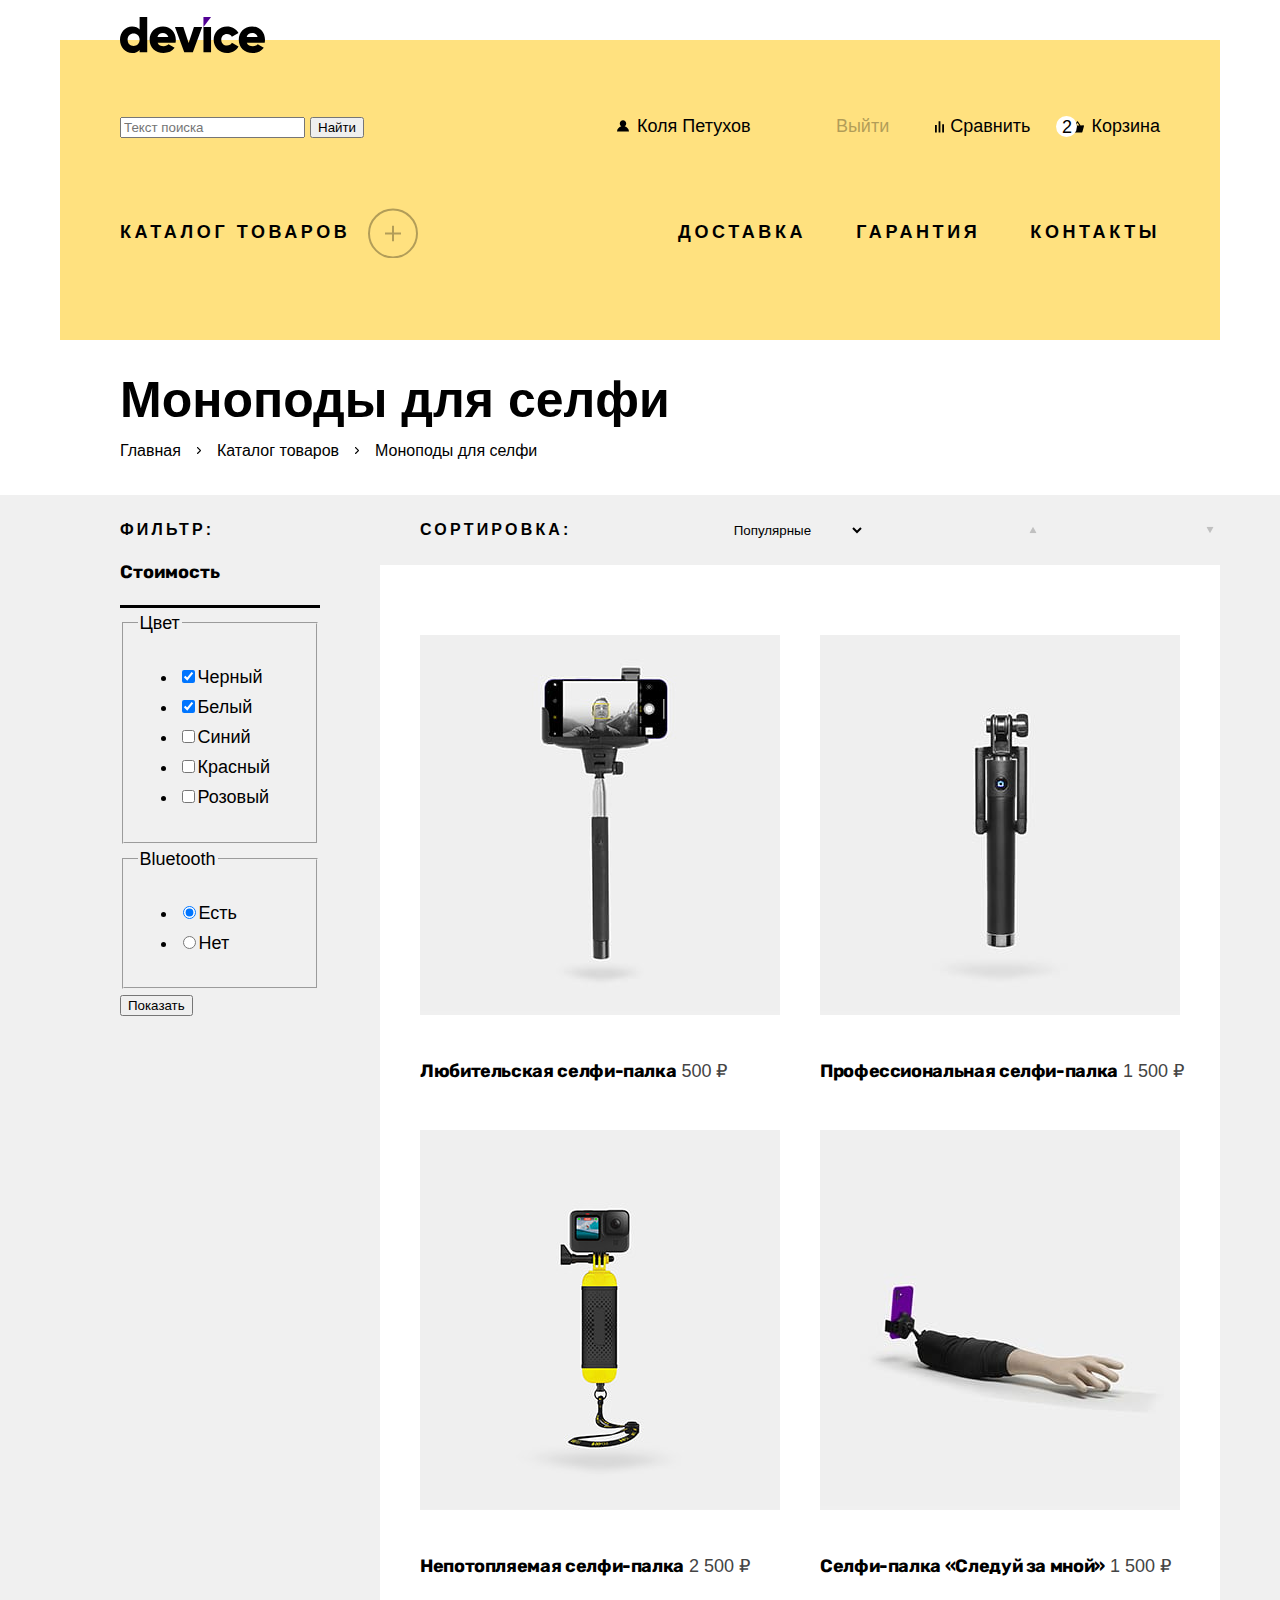
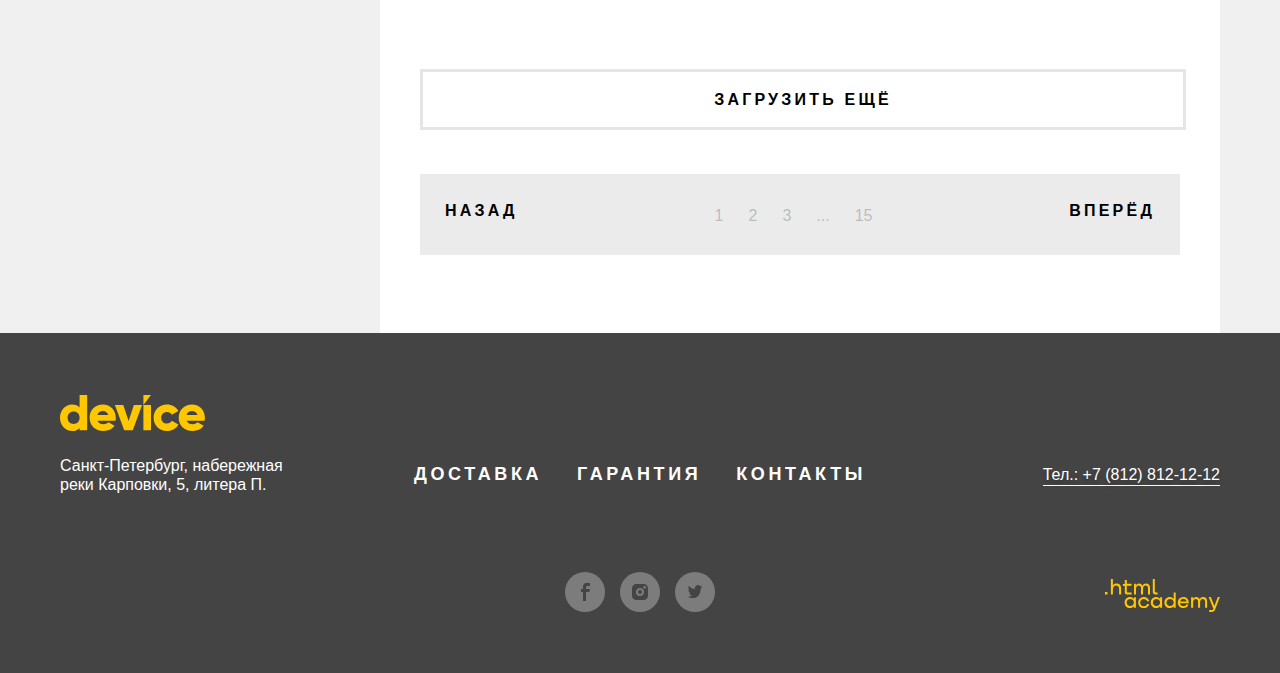
==== commit d155ca6c: "Добавила графические элементы" ====
--- a/catalog.html
+++ b/catalog.html
@@ -25,7 +25,7 @@
                             <a class="header-login" href="#">Коля Петухов</a>
                         </div>
                         <ul class="header-top-nav-right">
-                            <li><a class="header-login" href="#">Выйти</a></li>
+                            <li><a class="header-login-catalog" href="#">Выйти</a></li>
                             <li><a class="header-compare" href="#">Сравнить</a></li>
                             <li><a class="header-basket" href="#">Корзина</a></li>
                         </ul>
--- a/styles/style.css
+++ b/styles/style.css
@@ -182,8 +182,13 @@
     margin-left: auto;
 }
 
-
-/* .header-login::before {
+.header-login,
+.header-basket,
+.header-compare {
+    position: relative;
+}
+
+.header-login::before {
     display: block;
     content: "";
     width: 15px;
@@ -191,7 +196,10 @@
     background-image: url('../images/icons/header/login-icon.svg');
     background-repeat: no-repeat;
     background-size: contain;
-} */
+    position: absolute;
+    top: 9px;
+    left: -20px;
+}
 
 .header-top-nav-right {
     list-style: none;
@@ -206,8 +214,7 @@
     margin-right: 61px;
 }
 
-
-/* .header-compare::before {
+.header-compare::before {
     display: block;
     content: "";
     width: 10px;
@@ -215,10 +222,12 @@
     background-image: url('../images/icons/header/compare-icon.svg');
     background-repeat: no-repeat;
     background-size: contain;
-} */
-
-
-/* .header-basket::before {
+    position: absolute;
+    top: 5px;
+    left: -15px;
+}
+
+.header-basket::before {
     display: block;
     content: "";
     width: 13px;
@@ -226,7 +235,25 @@
     background-image: url('../images/icons/header/basket-icon.svg');
     background-repeat: no-repeat;
     background-size: contain;
-} */
+    position: absolute;
+    top: 5px;
+    left: -20px;
+}
+
+.header-basket::after {
+    display: block;
+    content: "2";
+    width: 21px;
+    height: 21px;
+    background-color: var(--white);
+    border-radius: 50%;
+    position: absolute;
+    display: flex;
+    justify-content: center;
+    align-items: center;
+    top: 0;
+    left: -35px;
+}
 
 
 /* Вторая строка в header-меню */
@@ -244,6 +271,7 @@
     margin-right: auto;
     display: flex;
     align-items: center;
+    position: relative;
 }
 
 .header-undertop-right {
@@ -257,14 +285,15 @@
     margin-right: 50px;
 }
 
-
-/* .dropdown::after {
+.dropdown::after {
     display: block;
     content: "";
     width: 50px;
     height: 50px;
     background-image: url('../images/icons/header/catalog-dropdown-icon.svg');
-} */
+    position: absolute;
+    left: calc(100% + 18px);
+}
 
 
 /* Header slider */
@@ -278,7 +307,7 @@
     display: flex;
     list-style-type: none;
     position: relative;
-    bottom: 32px;
+    bottom: 66px;
 }
 
 .header-slider-image {
@@ -845,6 +874,10 @@
     height: 186px;
 }
 
+.header-login-catalog {
+    opacity: 30%;
+}
+
 
 /* Main */
 
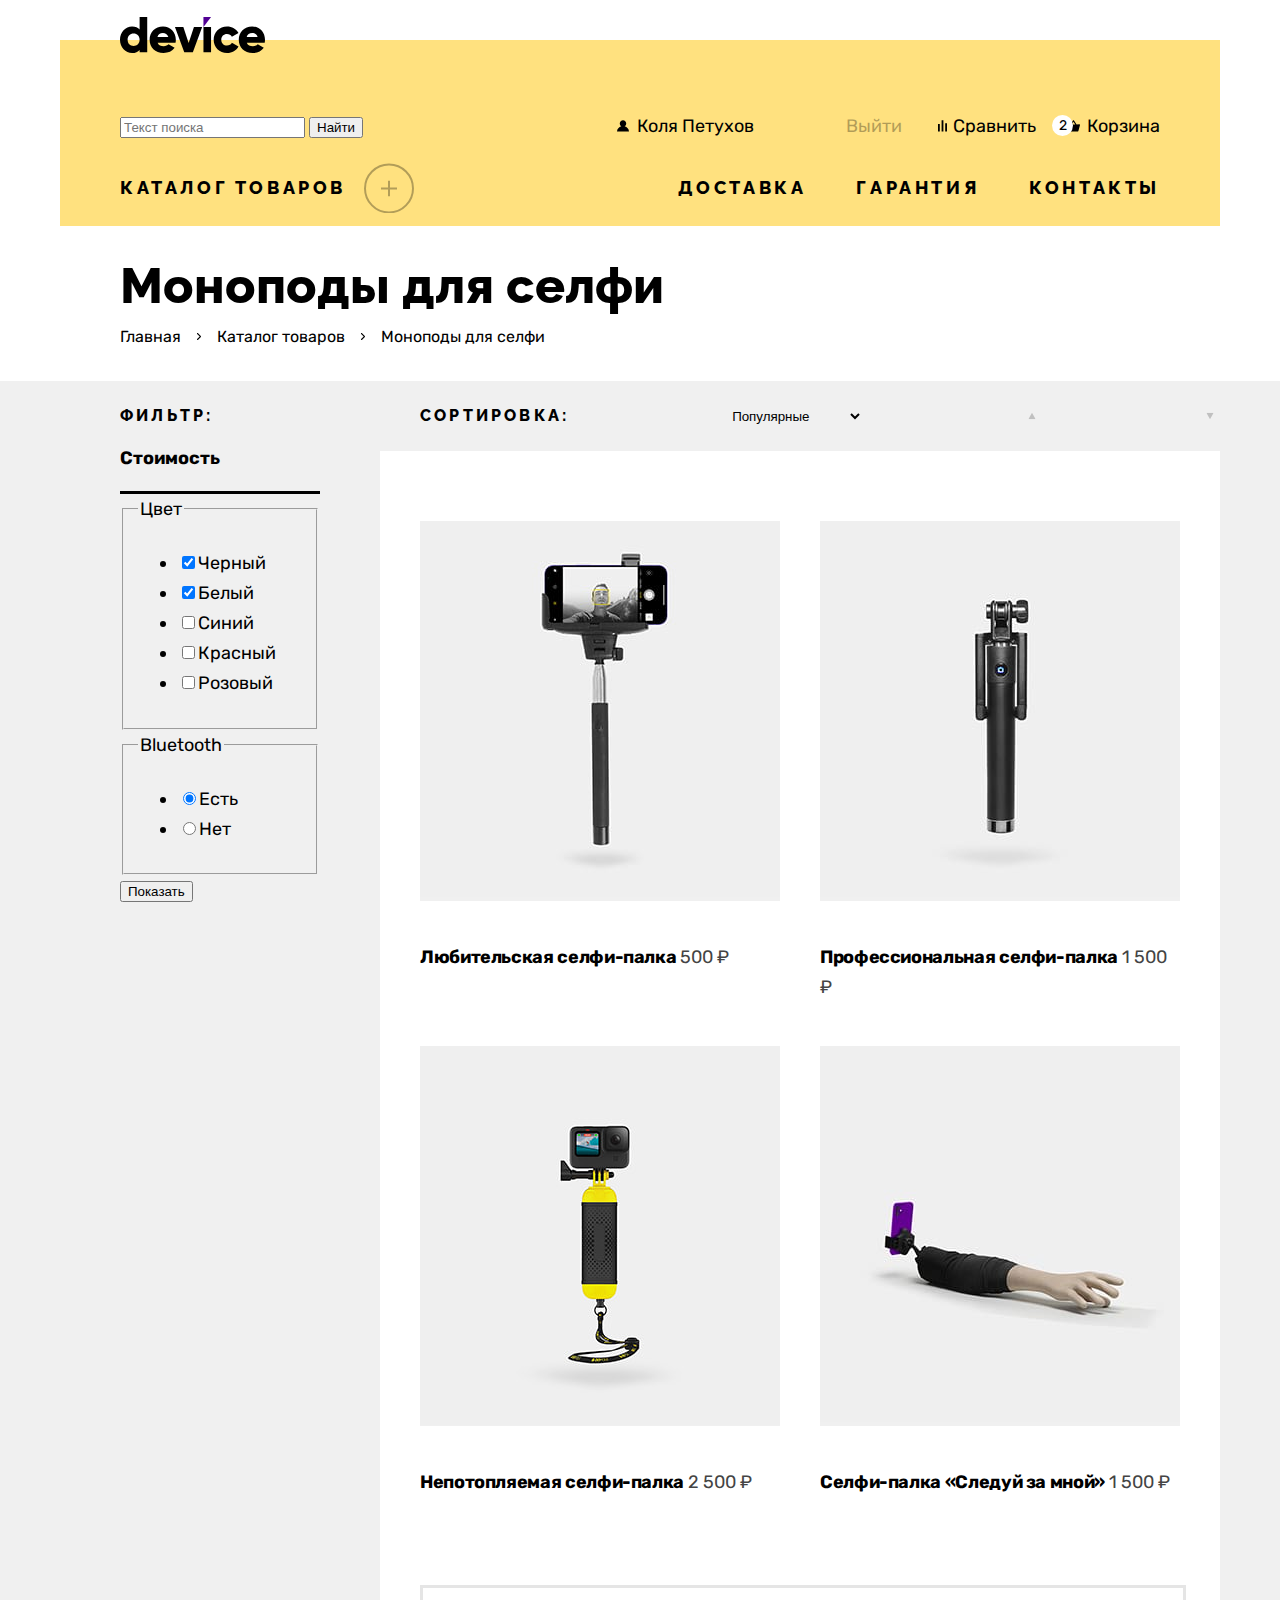
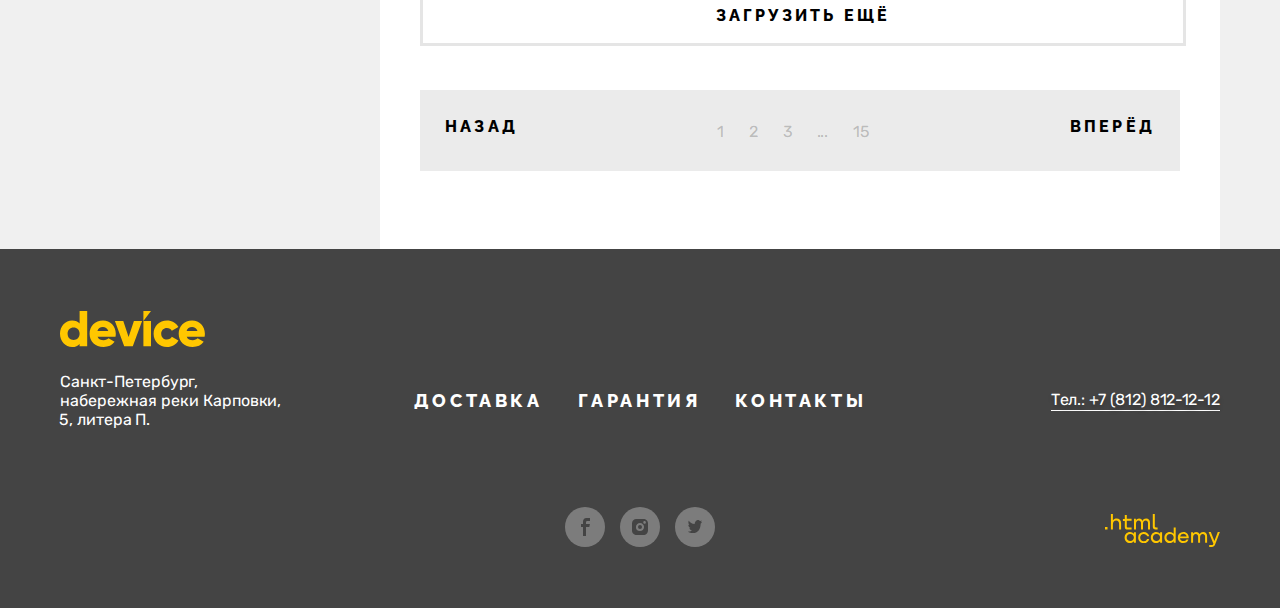
==== commit 209c0b61: "Внесла правки по замечаниям" ====
--- a/catalog.html
+++ b/catalog.html
@@ -15,7 +15,7 @@
             <div class="header-inner-container">
                 <a class="header-logo"><img src="./images/logo-header.svg" alt="Логотип интернет-магазина Device" width="145" height="36"></a>
                 <nav class="header-navigation">
-                    <div class="header-top-nav">
+                    <div class="header-top-nav header-top-nav-catalog">
                         <div class="header-top-nav-left">
                             <form class="header-search" action="https://echo.htmlacademy.ru/" method="get">
                                 <input type="search" name="header-search" placeholder="Текст поиска">
@@ -24,7 +24,7 @@
 
                             <a class="header-login" href="#">Коля Петухов</a>
                         </div>
-                        <ul class="header-top-nav-right">
+                        <ul class="header-top-nav-right-catalog">
                             <li><a class="header-login-catalog" href="#">Выйти</a></li>
                             <li><a class="header-compare" href="#">Сравнить</a></li>
                             <li><a class="header-basket" href="#">Корзина</a></li>
--- a/styles/style.css
+++ b/styles/style.css
@@ -25,7 +25,7 @@
     font-family: "Raleway";
     font-style: normal;
     font-weight: 800;
-    src: url("../fonts/fonts/raleway/raleway-800.woff2") format("woff2");
+    src: url("../fonts/raleway/raleway-800.woff2") format("woff2");
     font-display: swap;
 }
 
@@ -33,7 +33,7 @@
     font-family: "Rubik";
     font-style: normal;
     font-weight: 400;
-    src: url("../fonts/fonts/rubik/rubik-400.woff2") format("woff2");
+    src: url("../fonts/rubik/rubik-400.woff2") format("woff2");
     font-display: swap;
 }
 
@@ -137,6 +137,10 @@
     color: var(--black);
 }
 
+.header-top-catalog {
+    min-height: 186px;
+}
+
 .header-inner-container {
     width: 1040px;
     display: flex;
@@ -167,6 +171,10 @@
     display: flex;
     align-items: center;
     margin-bottom: 45px;
+}
+
+.header-top-nav-catalog {
+    margin-bottom: 0;
 }
 
 .header-top-nav-left {
@@ -201,17 +209,27 @@
     left: -20px;
 }
 
-.header-top-nav-right {
+.header-top-nav-right,
+.header-top-nav-right-catalog {
     list-style: none;
     display: flex;
+    flex-wrap: wrap;
     align-items: center;
     justify-content: flex-end;
     margin-left: auto;
-    width: 240px;
+    min-width: 240px;
 }
 
 .header-top-nav-right li:not(:last-child) {
     margin-right: 61px;
+}
+
+.header-top-nav-right-catalog li:not(:last-child) {
+    margin-right: 51px;
+}
+
+.header-top-nav-right-catalog {
+    min-width: 300px;
 }
 
 .header-compare::before {
@@ -253,6 +271,7 @@
     align-items: center;
     top: 0;
     left: -35px;
+    font-size: 14px;
 }
 
 
@@ -260,6 +279,7 @@
 
 .header-undertop {
     display: flex;
+    flex-wrap: wrap;
     font-family: "Raleway", sans-serif;
     font-weight: 800;
     line-height: 21.13px;
@@ -439,7 +459,7 @@
 
 .delivery {
     background-color: var(--light);
-    height: 289px;
+    min-height: 289px;
     margin-bottom: 70px;
 }
 
@@ -591,6 +611,7 @@
 
 .about {
     display: flex;
+    flex-wrap: wrap;
     margin-bottom: 80px;
 }
 
@@ -748,6 +769,7 @@
 .footer-content {
     display: flex;
     align-items: center;
+    flex-wrap: wrap;
     margin-bottom: 62px;
 }
 
@@ -766,6 +788,7 @@
 .footer-nav {
     display: flex;
     justify-content: center;
+    flex-wrap: wrap;
     width: 60%;
     padding: 0;
     font-family: "Raleway", sans-serif;
@@ -782,6 +805,7 @@
 
 .footer-bottom {
     display: flex;
+    flex-wrap: wrap;
 }
 
 .footer-partner {
@@ -805,6 +829,7 @@
     margin: 0 auto;
     padding: 0;
     display: flex;
+    flex-wrap: wrap;
     list-style: none;
 }
 
@@ -1023,6 +1048,7 @@
     flex-direction: column;
     margin-bottom: 44px;
     list-style-type: none;
+    max-width: 360px;
 }
 
 .products-item:nth-child(odd) {
